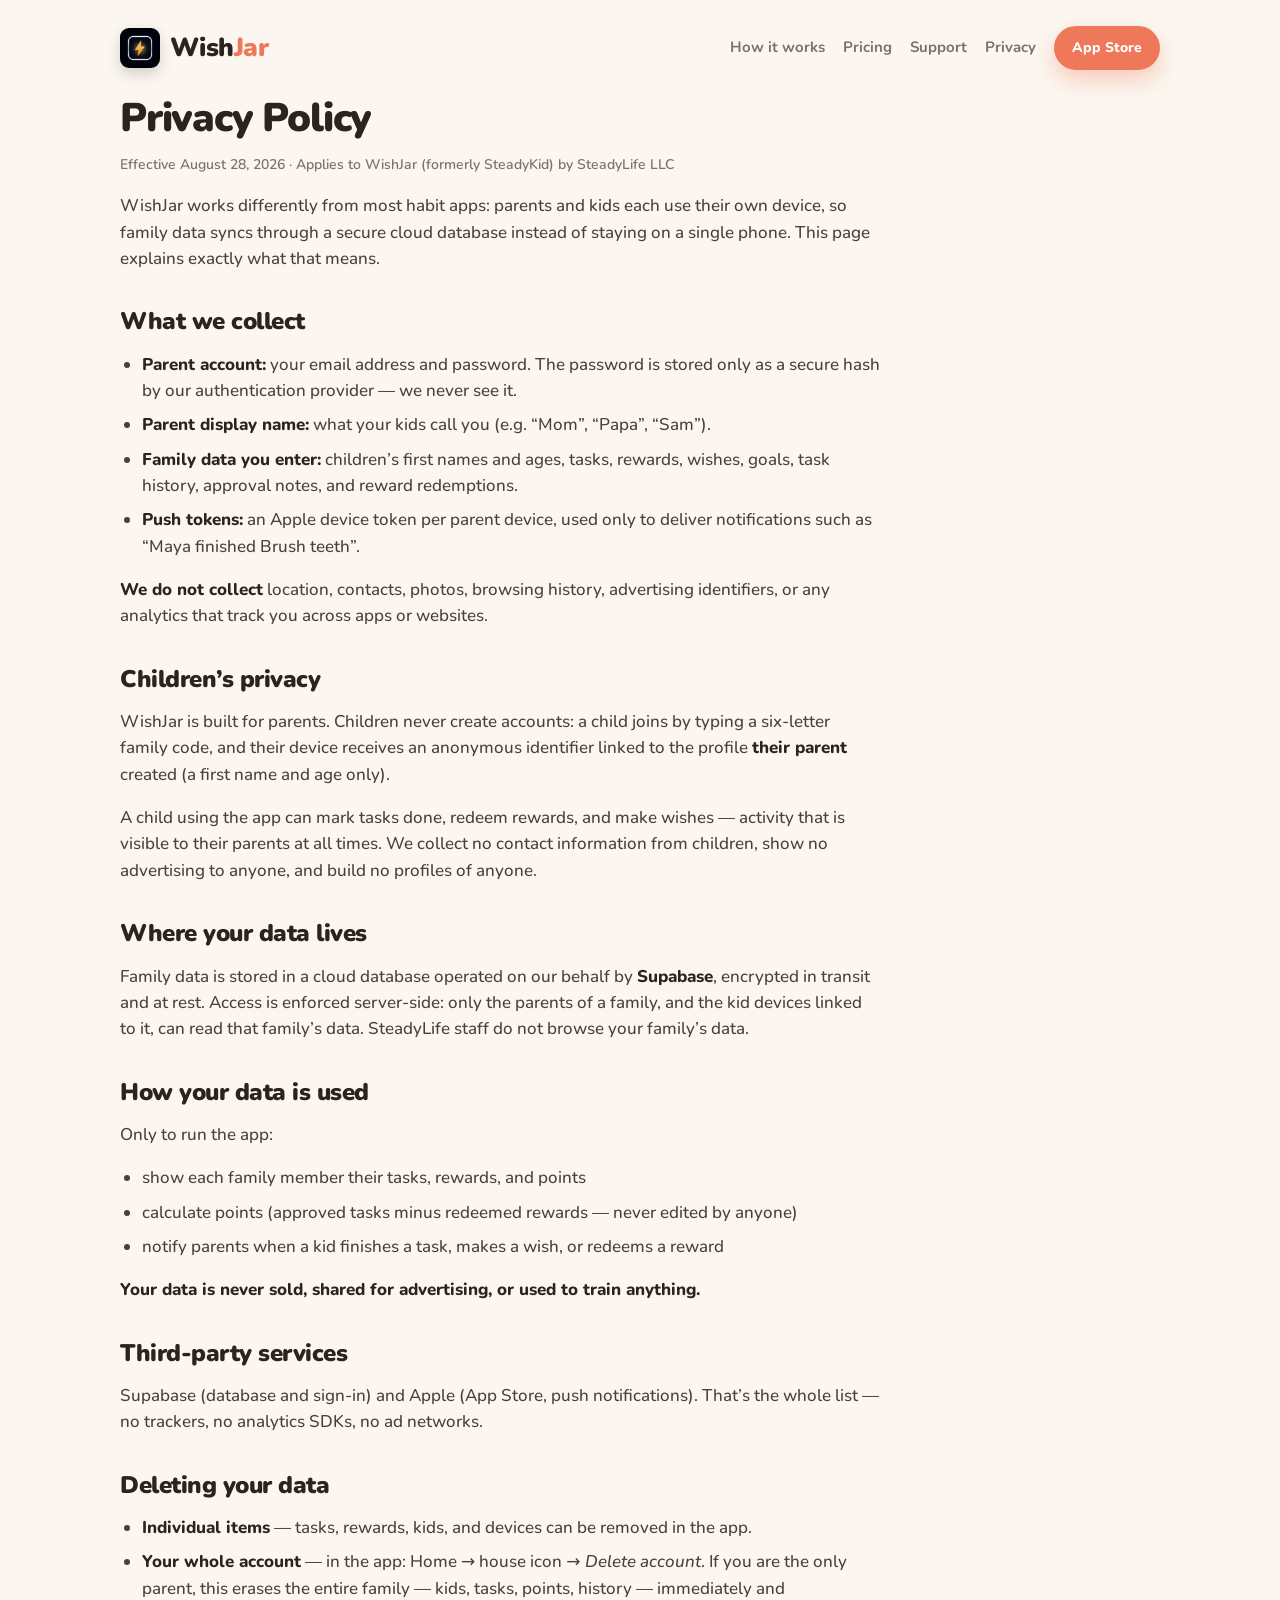
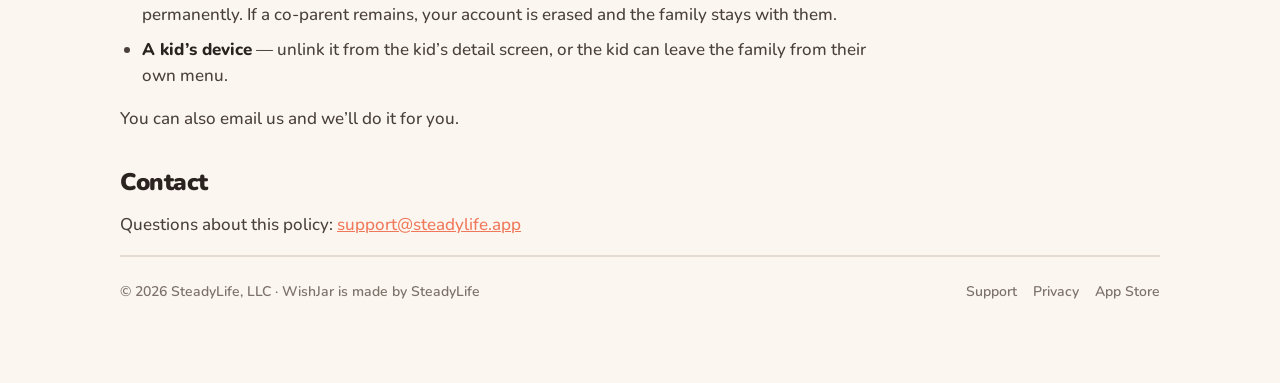
==== privacy.html @ 5989965b "WishJar site: landing, privacy, support Cream/coral/ink in the app's own visual language: hero with " ====
<!DOCTYPE html>
<html lang="en">
<head>
  <meta charset="utf-8" />
  <title>Privacy Policy – WishJar</title>
  <meta name="viewport" content="width=device-width, initial-scale=1" />
  <meta name="description" content="WishJar Privacy Policy – what the family chores app collects, where it lives, and how to delete it." />
  <link rel="icon" type="image/png" sizes="32x32" href="/img/favicon-32.png" />
  <link rel="apple-touch-icon" href="/img/apple-touch-icon.png" />
  <link rel="preconnect" href="https://fonts.googleapis.com" />
  <link rel="preconnect" href="https://fonts.gstatic.com" crossorigin />
  <link href="https://fonts.googleapis.com/css2?family=Nunito:wght@500;600;700;800;900&display=swap" rel="stylesheet" />
  <link rel="stylesheet" href="/site.css" />
</head>
<body>
  <div class="shell">
    <header>
      <a class="wordmark" href="/">
        <img src="/img/icon-512.png" alt="" width="40" height="40" />
        <span><span class="wish">Wish</span><span class="jar">Jar</span></span>
      </a>
      <nav>
        <a href="/#how">How it works</a>
        <a href="/#pricing">Pricing</a>
        <a href="/support.html">Support</a>
        <a href="/privacy.html">Privacy</a>
        <a class="btn btn-primary btn-small" href="https://apps.apple.com/app/id6804933445" target="_blank" rel="noopener">App Store</a>
      </nav>
    </header>

    <main class="prose">
      <h1>Privacy Policy</h1>
      <p class="meta">Effective August 28, 2026 · Applies to WishJar (formerly SteadyKid) by SteadyLife LLC</p>
      <p>
        WishJar works differently from most habit apps: parents and kids each use their own device, so family data syncs through a secure cloud database instead of staying on a single phone. This page explains exactly what that means.
      </p>

      <h2>What we collect</h2>
      <ul>
        <li><strong>Parent account:</strong> your email address and password. The password is stored only as a secure hash by our authentication provider — we never see it.</li>
        <li><strong>Parent display name:</strong> what your kids call you (e.g. &ldquo;Mom&rdquo;, &ldquo;Papa&rdquo;, &ldquo;Sam&rdquo;).</li>
        <li><strong>Family data you enter:</strong> children&rsquo;s first names and ages, tasks, rewards, wishes, goals, task history, approval notes, and reward redemptions.</li>
        <li><strong>Push tokens:</strong> an Apple device token per parent device, used only to deliver notifications such as &ldquo;Maya finished Brush teeth&rdquo;.</li>
      </ul>
      <p><strong>We do not collect</strong> location, contacts, photos, browsing history, advertising identifiers, or any analytics that track you across apps or websites.</p>

      <h2>Children&rsquo;s privacy</h2>
      <p>WishJar is built for parents. Children never create accounts: a child joins by typing a six-letter family code, and their device receives an anonymous identifier linked to the profile <strong>their parent</strong> created (a first name and age only).</p>
      <p>A child using the app can mark tasks done, redeem rewards, and make wishes — activity that is visible to their parents at all times. We collect no contact information from children, show no advertising to anyone, and build no profiles of anyone.</p>

      <h2>Where your data lives</h2>
      <p>Family data is stored in a cloud database operated on our behalf by <strong>Supabase</strong>, encrypted in transit and at rest. Access is enforced server-side: only the parents of a family, and the kid devices linked to it, can read that family&rsquo;s data. SteadyLife staff do not browse your family&rsquo;s data.</p>

      <h2>How your data is used</h2>
      <p>Only to run the app:</p>
      <ul>
        <li>show each family member their tasks, rewards, and points</li>
        <li>calculate points (approved tasks minus redeemed rewards — never edited by anyone)</li>
        <li>notify parents when a kid finishes a task, makes a wish, or redeems a reward</li>
      </ul>
      <p><strong>Your data is never sold, shared for advertising, or used to train anything.</strong></p>

      <h2>Third-party services</h2>
      <p>Supabase (database and sign-in) and Apple (App Store, push notifications). That&rsquo;s the whole list — no trackers, no analytics SDKs, no ad networks.</p>

      <h2>Deleting your data</h2>
      <ul>
        <li><strong>Individual items</strong> — tasks, rewards, kids, and devices can be removed in the app.</li>
        <li><strong>Your whole account</strong> — in the app: Home → house icon → <em>Delete account</em>. If you are the only parent, this erases the entire family — kids, tasks, points, history — immediately and permanently. If a co-parent remains, your account is erased and the family stays with them.</li>
        <li><strong>A kid&rsquo;s device</strong> — unlink it from the kid&rsquo;s detail screen, or the kid can leave the family from their own menu.</li>
      </ul>
      <p>You can also email us and we&rsquo;ll do it for you.</p>

      <h2>Contact</h2>
      <p>Questions about this policy: <a href="mailto:support@steadylife.app">support@steadylife.app</a></p>
    </main>

    <footer>
      <div>© 2026 SteadyLife, LLC · WishJar is made by <a href="https://steadylife.app/">SteadyLife</a></div>
      <div class="links">
        <a href="/support.html">Support</a>
        <a href="/privacy.html">Privacy</a>
        <a href="https://apps.apple.com/app/id6804933445" target="_blank" rel="noopener">App Store</a>
      </div>
    </footer>
  </div>
</body>
</html>
---- site.css ----
/* WishJar — the app's own palette and type ("Warm & Playful"):
   cream paper, ink outlines, coral actions, mustard points, sage done. */
:root {
  --cream: #FBF7F0;
  --paper: #FFFDF9;
  --ink: #2A2320;
  --muted: #7D726B;
  --line: #E3DBD1;
  --coral: #F0785A;
  --coral-soft: #FBE7E0;
  --mustard: #F4BA4E;
  --mustard-soft: #FFF3D6;
  --sage: #5FAE7E;
  --sage-soft: #E4F3E8;
  --amber: #E6A23C;
  --blush: #FDE9E3;
  --radius: 18px;
  --stroke: 2px;
  --shadow: 0 18px 40px rgba(42, 35, 32, 0.10);
}

* { box-sizing: border-box; }

html { scroll-behavior: smooth; }

body {
  margin: 0;
  background: var(--cream);
  color: var(--ink);
  font-family: "Nunito", -apple-system, "SF Pro Rounded", system-ui, sans-serif;
  font-size: 17px;
  line-height: 1.55;
  -webkit-font-smoothing: antialiased;
}

a { color: var(--coral); }

.shell {
  max-width: 1080px;
  margin: 0 auto;
  padding: 20px 20px 80px;
}

/* --- Header --- */
header {
  display: flex;
  align-items: center;
  justify-content: space-between;
  gap: 16px;
  padding: 6px 0 28px;
  flex-wrap: wrap;
}

.wordmark {
  display: inline-flex;
  align-items: center;
  gap: 10px;
  text-decoration: none;
  font-weight: 900;
  font-size: 26px;
  letter-spacing: -0.02em;
}
.wordmark img {
  width: 40px;
  height: 40px;
  border-radius: 22.5%;
  box-shadow: 0 6px 14px rgba(42, 35, 32, 0.18);
}
.wordmark .wish { color: var(--ink); }
.wordmark .jar { color: var(--coral); }

nav { display: flex; align-items: center; gap: 18px; flex-wrap: wrap; }
nav a {
  color: var(--muted);
  text-decoration: none;
  font-weight: 700;
  font-size: 15px;
}
nav a:hover { color: var(--ink); }

/* --- Buttons --- */
.btn {
  display: inline-flex;
  align-items: center;
  gap: 8px;
  padding: 12px 20px;
  border-radius: 999px;
  font-weight: 800;
  font-size: 16px;
  text-decoration: none;
  border: var(--stroke) solid var(--ink);
  transition: transform 0.08s ease-out, box-shadow 0.08s ease-out;
}
.btn:active { transform: translateY(1px); }
.btn-primary {
  background: var(--coral);
  color: #fff;
  border-color: var(--coral);
  box-shadow: 0 10px 22px rgba(240, 120, 90, 0.35);
}
.btn-primary:hover { box-shadow: 0 14px 28px rgba(240, 120, 90, 0.42); transform: translateY(-1px); }
.btn-ghost {
  background: var(--paper);
  color: var(--ink);
}
.btn-ghost:hover { background: #fff; }
.btn-small { padding: 9px 16px; font-size: 14px; }

/* --- Hero --- */
.hero {
  display: grid;
  grid-template-columns: minmax(0, 1.05fr) minmax(0, 0.95fr);
  gap: 36px;
  align-items: center;
  margin-bottom: 64px;
}
@media (max-width: 860px) { .hero { grid-template-columns: minmax(0, 1fr); } }

.chip {
  display: inline-flex;
  align-items: center;
  gap: 8px;
  padding: 6px 12px;
  border-radius: 999px;
  background: var(--sage-soft);
  color: #2F7A50;
  font-size: 12px;
  font-weight: 800;
  letter-spacing: 0.10em;
  text-transform: uppercase;
  margin-bottom: 16px;
}
.chip .dot {
  width: 8px; height: 8px; border-radius: 50%;
  background: var(--sage);
  box-shadow: 0 0 0 4px rgba(95, 174, 126, 0.25);
}

h1 {
  font-size: 52px;
  line-height: 1.02;
  letter-spacing: -0.03em;
  font-weight: 900;
  margin: 0 0 16px;
}
@media (max-width: 600px) { h1 { font-size: 40px; } }
h1 .accent { color: var(--coral); }

.lede {
  font-size: 19px;
  color: var(--muted);
  font-weight: 600;
  max-width: 520px;
  margin: 0 0 24px;
}

.cta-row { display: flex; gap: 12px; flex-wrap: wrap; align-items: center; }
.cta-note { font-size: 13px; color: var(--muted); font-weight: 600; margin-top: 12px; }

.hero-shot img {
  width: 100%;
  max-width: 420px;
  display: block;
  margin: 0 auto;
  border-radius: 28px;
  border: var(--stroke) solid var(--ink);
  box-shadow: var(--shadow);
  background: var(--paper);
}

/* --- Sections --- */
section { margin-bottom: 64px; }
.eyebrow {
  font-size: 12px;
  font-weight: 800;
  letter-spacing: 0.12em;
  text-transform: uppercase;
  color: var(--coral);
  margin: 0 0 8px;
}
h2 {
  font-size: 34px;
  line-height: 1.1;
  letter-spacing: -0.02em;
  font-weight: 900;
  margin: 0 0 12px;
}
.sub { color: var(--muted); font-weight: 600; max-width: 620px; margin: 0 0 24px; }

.card {
  background: var(--paper);
  border: var(--stroke) solid var(--ink);
  border-radius: var(--radius);
  padding: 22px;
  box-shadow: 0 6px 0 rgba(42, 35, 32, 0.06);
}

/* Steps */
.steps { display: grid; grid-template-columns: repeat(4, minmax(0, 1fr)); gap: 14px; }
@media (max-width: 860px) { .steps { grid-template-columns: repeat(2, minmax(0, 1fr)); } }
@media (max-width: 480px) { .steps { grid-template-columns: minmax(0, 1fr); } }
.step .num {
  width: 36px; height: 36px; border-radius: 50%;
  display: flex; align-items: center; justify-content: center;
  background: var(--mustard-soft); color: var(--amber);
  font-weight: 900; margin-bottom: 12px;
  border: var(--stroke) solid var(--mustard);
}
.step h3 { margin: 0 0 6px; font-size: 18px; font-weight: 800; }
.step p { margin: 0; color: var(--muted); font-weight: 600; font-size: 15px; }

/* Features */
.features { display: grid; grid-template-columns: repeat(2, minmax(0, 1fr)); gap: 16px; }
@media (max-width: 720px) { .features { grid-template-columns: minmax(0, 1fr); } }
.feature .icon {
  width: 44px; height: 44px; border-radius: 14px;
  display: flex; align-items: center; justify-content: center;
  font-size: 22px; margin-bottom: 12px;
}
.feature.coral .icon { background: var(--coral-soft); }
.feature.mustard .icon { background: var(--mustard-soft); }
.feature.sage .icon { background: var(--sage-soft); }
.feature.blush .icon { background: var(--blush); }
.feature h3 { margin: 0 0 6px; font-size: 20px; font-weight: 800; }
.feature p { margin: 0; color: var(--muted); font-weight: 600; }

/* Gallery */
.gallery {
  display: flex; gap: 14px; overflow-x: auto; padding: 4px 4px 12px;
  scroll-snap-type: x mandatory;
}
.gallery a { flex: 0 0 auto; scroll-snap-align: start; }
.gallery img {
  height: 380px; width: auto; display: block;
  border-radius: 22px;
  border: var(--stroke) solid var(--ink);
  box-shadow: var(--shadow);
}
@media (max-width: 600px) { .gallery img { height: 300px; } }

/* Pricing */
.pricing {
  display: grid; grid-template-columns: minmax(0, 1fr) minmax(0, 1fr);
  gap: 24px; align-items: center;
}
@media (max-width: 760px) { .pricing { grid-template-columns: minmax(0, 1fr); } }
.price { font-size: 44px; font-weight: 900; letter-spacing: -0.03em; line-height: 1; }
.price small { font-size: 18px; color: var(--muted); font-weight: 700; letter-spacing: 0; }
.pricing ul { list-style: none; padding: 0; margin: 16px 0 0; }
.pricing li { display: flex; gap: 10px; align-items: flex-start; margin-bottom: 8px; color: var(--muted); font-weight: 600; }
.pricing li::before {
  content: "✓"; color: var(--sage); font-weight: 900; flex: 0 0 auto;
}
.fine { font-size: 13px; color: var(--muted); font-weight: 600; }

/* Prose pages (privacy, support) */
.prose { max-width: 760px; }
.prose h1 { font-size: 40px; }
.prose h2 { font-size: 24px; margin-top: 36px; }
.prose p, .prose li { color: #4A403B; font-weight: 500; }
.prose strong { color: var(--ink); font-weight: 800; }
.prose ul { padding-left: 22px; }
.prose li { margin-bottom: 8px; }
.prose .meta { color: var(--muted); font-weight: 600; font-size: 14px; }

/* Forms */
form.support { display: grid; gap: 14px; max-width: 560px; }
form.support label { font-weight: 800; font-size: 14px; display: grid; gap: 6px; }
form.support input, form.support textarea, form.support select {
  font: inherit; font-weight: 600; color: var(--ink);
  background: var(--paper);
  border: var(--stroke) solid var(--ink);
  border-radius: 14px;
  padding: 12px 14px;
}
form.support textarea { min-height: 140px; resize: vertical; }
form.support input:focus, form.support textarea:focus, form.support select:focus {
  outline: none; box-shadow: 0 0 0 4px var(--coral-soft); border-color: var(--coral);
}

/* FAQ */
details { border-top: var(--stroke) solid var(--line); padding: 14px 0; }
details:last-of-type { border-bottom: var(--stroke) solid var(--line); }
summary { cursor: pointer; font-weight: 800; font-size: 17px; list-style: none; display: flex; justify-content: space-between; }
summary::after { content: "+"; color: var(--coral); font-weight: 900; }
details[open] summary::after { content: "–"; }
details p { color: var(--muted); font-weight: 600; margin: 10px 0 0; }

/* Footer */
footer {
  border-top: var(--stroke) solid var(--line);
  padding-top: 24px;
  display: flex; justify-content: space-between; gap: 16px; flex-wrap: wrap;
  color: var(--muted); font-size: 14px; font-weight: 600;
}
footer a { color: var(--muted); text-decoration: none; }
footer a:hover { color: var(--ink); }
footer .links { display: flex; gap: 16px; flex-wrap: wrap; }
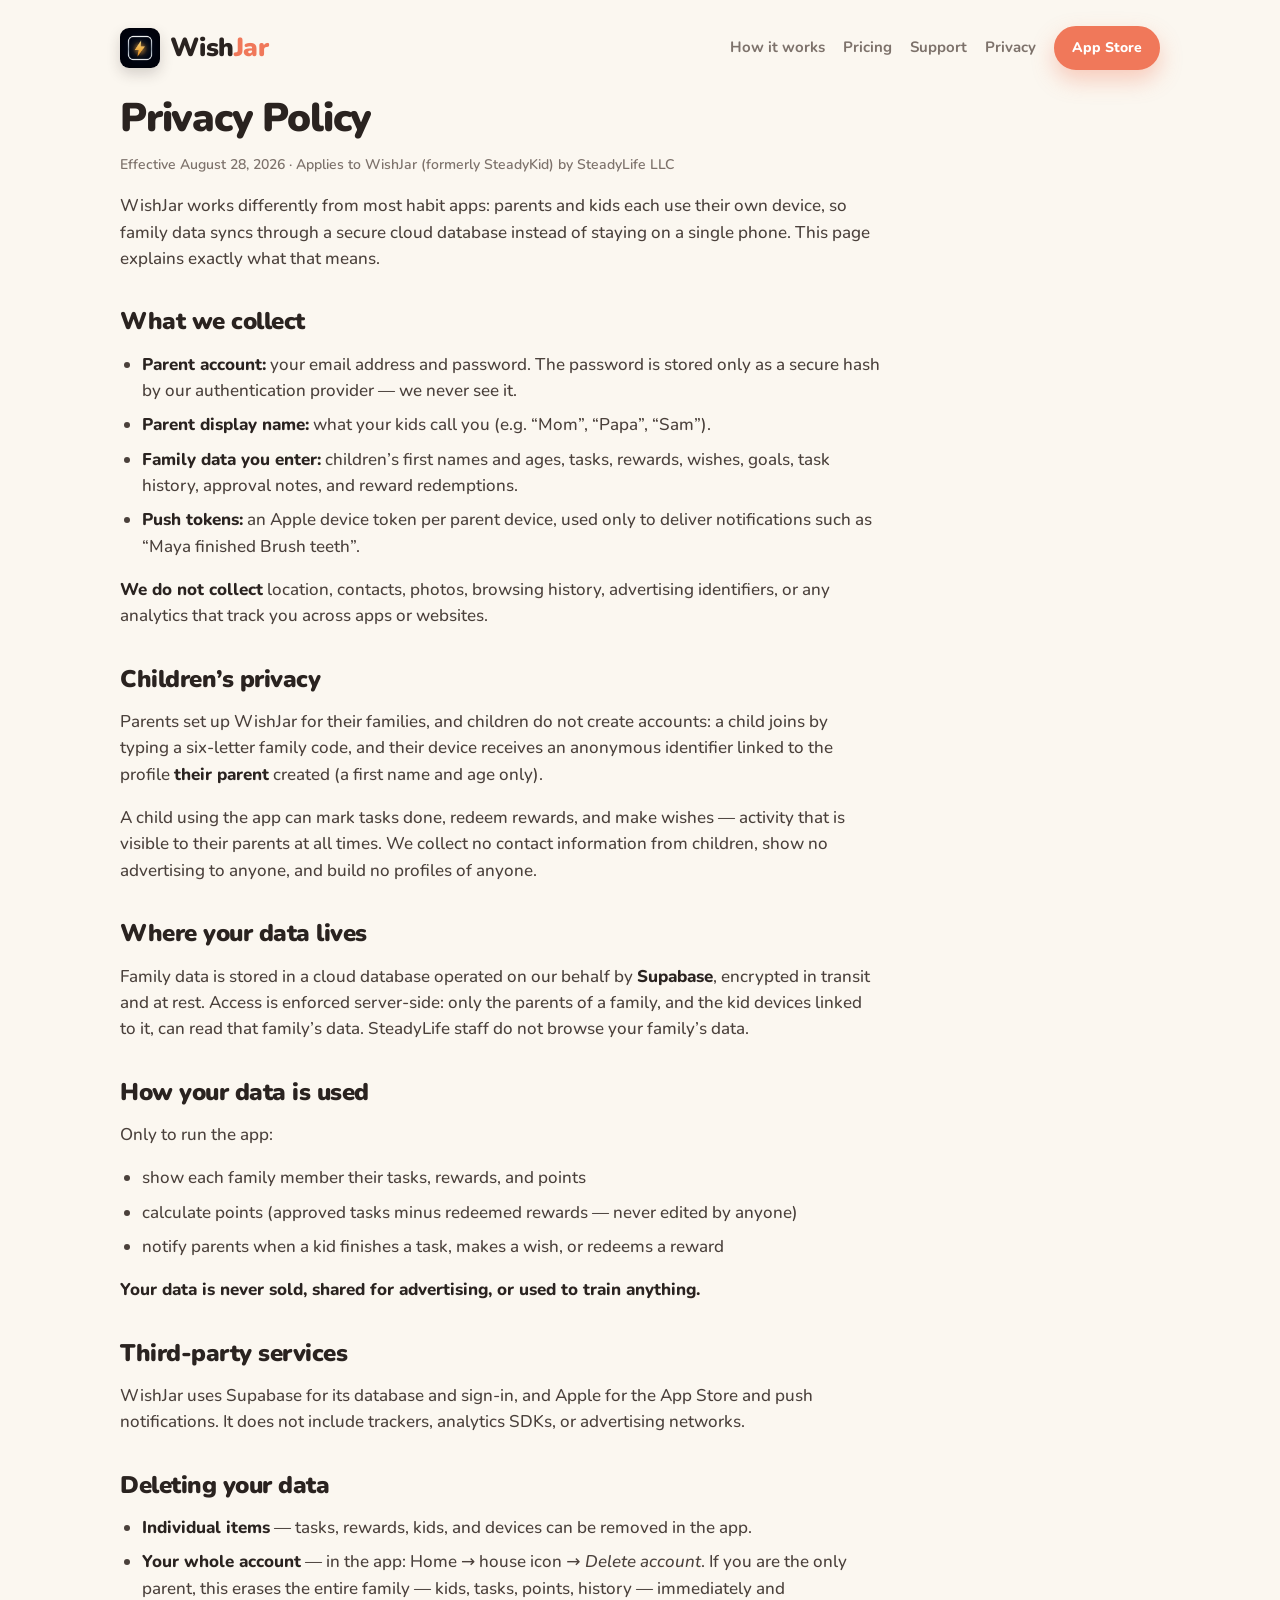
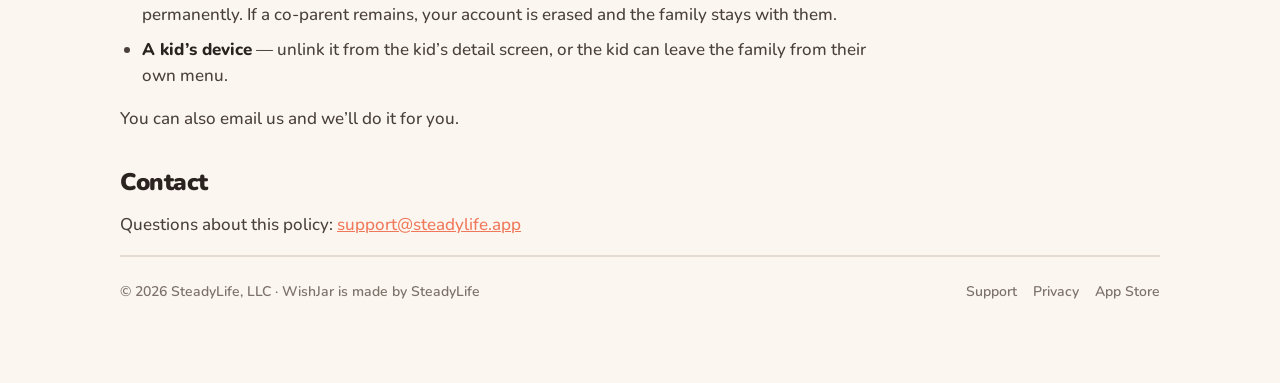
==== commit baddc747: "Replace paired marketing punchlines with descriptive WishJar copy" ====
--- a/privacy.html
+++ b/privacy.html
@@ -11,6 +11,7 @@
   <link rel="preconnect" href="https://fonts.gstatic.com" crossorigin />
   <link href="https://fonts.googleapis.com/css2?family=Nunito:wght@500;600;700;800;900&display=swap" rel="stylesheet" />
   <link rel="stylesheet" href="/site.css" />
+  <link rel="canonical" href="https://wishjar.family/privacy" />
 </head>
 <body>
   <div class="shell">
@@ -45,7 +46,7 @@
       <p><strong>We do not collect</strong> location, contacts, photos, browsing history, advertising identifiers, or any analytics that track you across apps or websites.</p>
 
       <h2>Children&rsquo;s privacy</h2>
-      <p>WishJar is built for parents. Children never create accounts: a child joins by typing a six-letter family code, and their device receives an anonymous identifier linked to the profile <strong>their parent</strong> created (a first name and age only).</p>
+      <p>Parents set up WishJar for their families, and children do not create accounts: a child joins by typing a six-letter family code, and their device receives an anonymous identifier linked to the profile <strong>their parent</strong> created (a first name and age only).</p>
       <p>A child using the app can mark tasks done, redeem rewards, and make wishes — activity that is visible to their parents at all times. We collect no contact information from children, show no advertising to anyone, and build no profiles of anyone.</p>
 
       <h2>Where your data lives</h2>
@@ -61,7 +62,7 @@
       <p><strong>Your data is never sold, shared for advertising, or used to train anything.</strong></p>
 
       <h2>Third-party services</h2>
-      <p>Supabase (database and sign-in) and Apple (App Store, push notifications). That&rsquo;s the whole list — no trackers, no analytics SDKs, no ad networks.</p>
+      <p>WishJar uses Supabase for its database and sign-in, and Apple for the App Store and push notifications. It does not include trackers, analytics SDKs, or advertising networks.</p>
 
       <h2>Deleting your data</h2>
       <ul>
--- a/site.css
+++ b/site.css
@@ -296,3 +296,20 @@
 footer a { color: var(--muted); text-decoration: none; }
 footer a:hover { color: var(--ink); }
 footer .links { display: flex; gap: 16px; flex-wrap: wrap; }
+
+/* More from SteadyLife */
+.more-grid { display: grid; grid-template-columns: repeat(4, minmax(0, 1fr)); gap: 14px; }
+@media (max-width: 900px) { .more-grid { grid-template-columns: repeat(2, minmax(0, 1fr)); } }
+@media (max-width: 520px) { .more-grid { grid-template-columns: minmax(0, 1fr); } }
+.more-card {
+  display: grid; gap: 4px; text-decoration: none; color: var(--ink);
+  background: var(--paper); border: var(--stroke) solid var(--ink);
+  border-radius: var(--radius); padding: 18px;
+  box-shadow: 0 6px 0 rgba(42, 35, 32, 0.06);
+  transition: transform 0.08s ease-out, box-shadow 0.08s ease-out;
+}
+.more-card:hover { transform: translateY(-2px); box-shadow: 0 10px 0 rgba(42, 35, 32, 0.08); }
+.more-card img { width: 56px; height: 56px; border-radius: 22.5%; margin-bottom: 8px; box-shadow: 0 6px 14px rgba(42, 35, 32, 0.16), 0 0 0 1px rgba(42,35,32,0.08); }
+.more-name { font-weight: 800; font-size: 17px; }
+.more-sub { color: var(--muted); font-weight: 600; font-size: 14px; }
+.more-cta { color: var(--coral); font-weight: 800; font-size: 13px; margin-top: 6px; }
